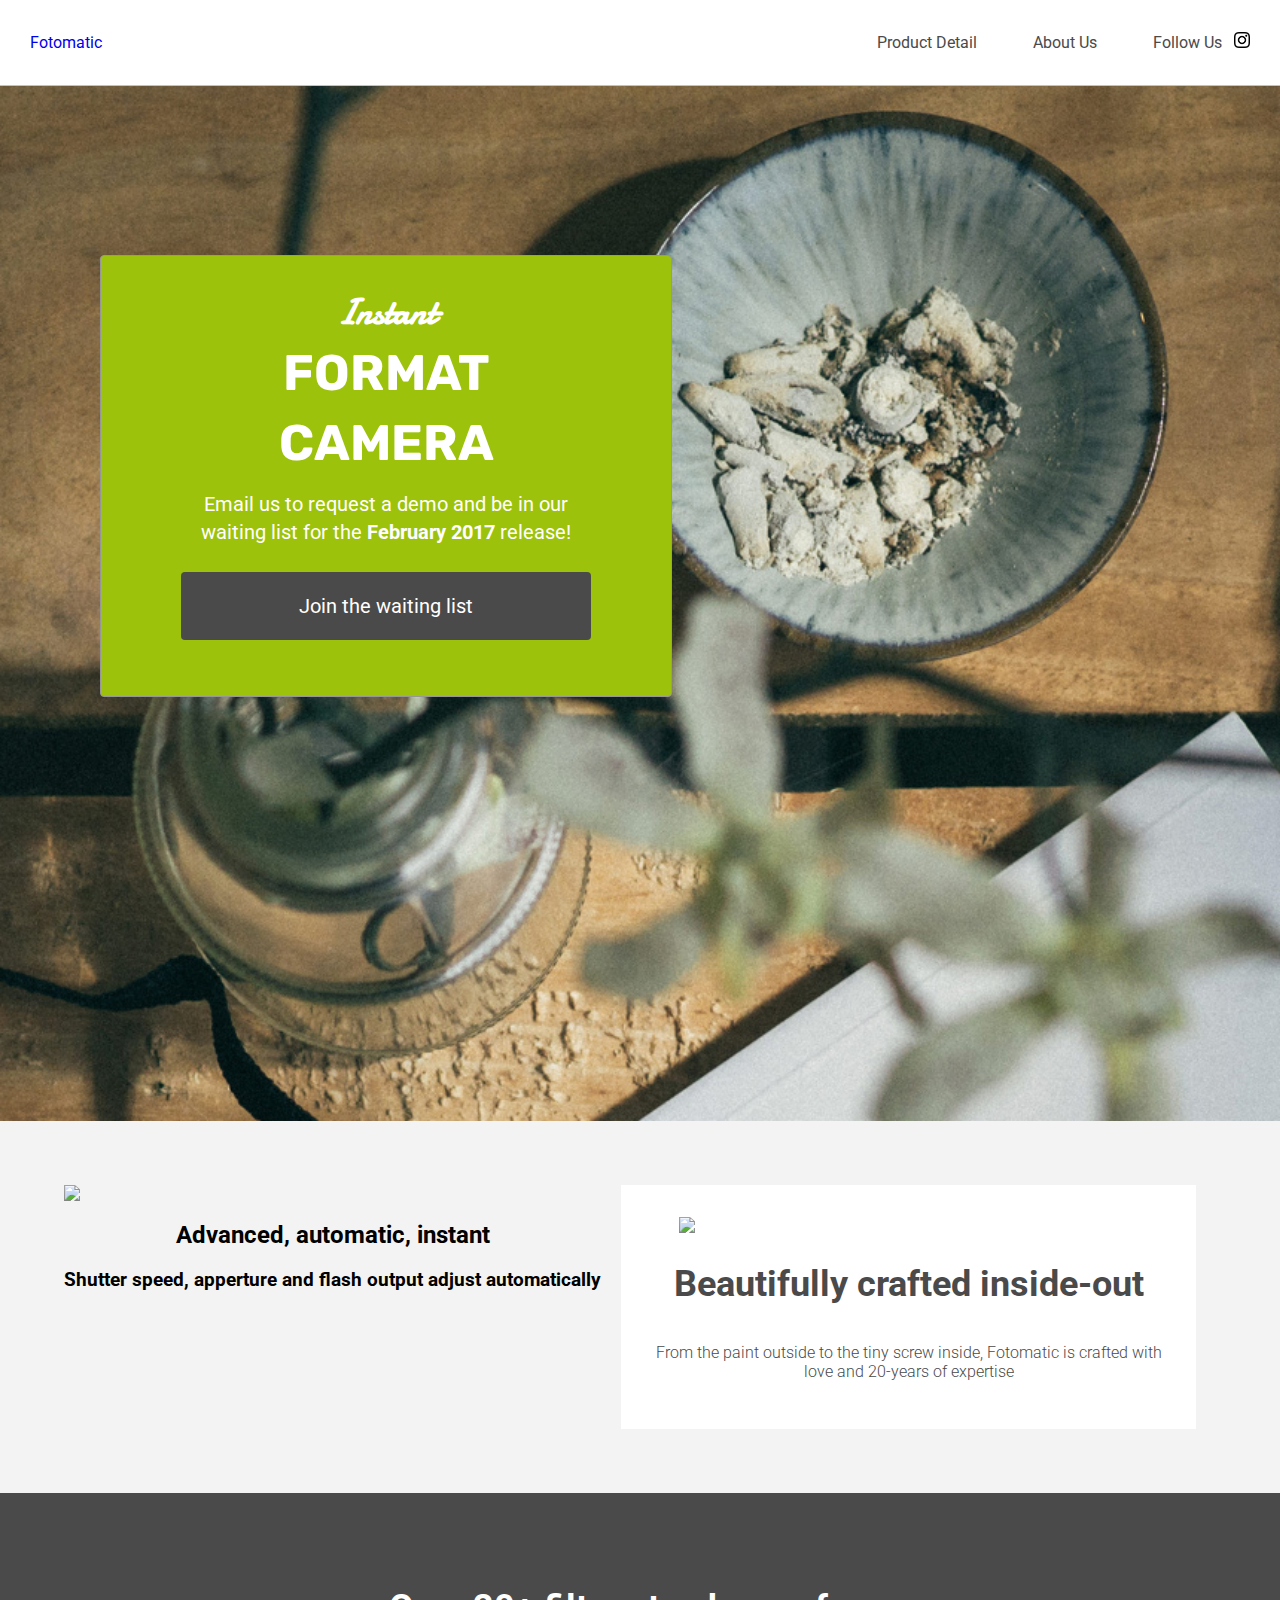
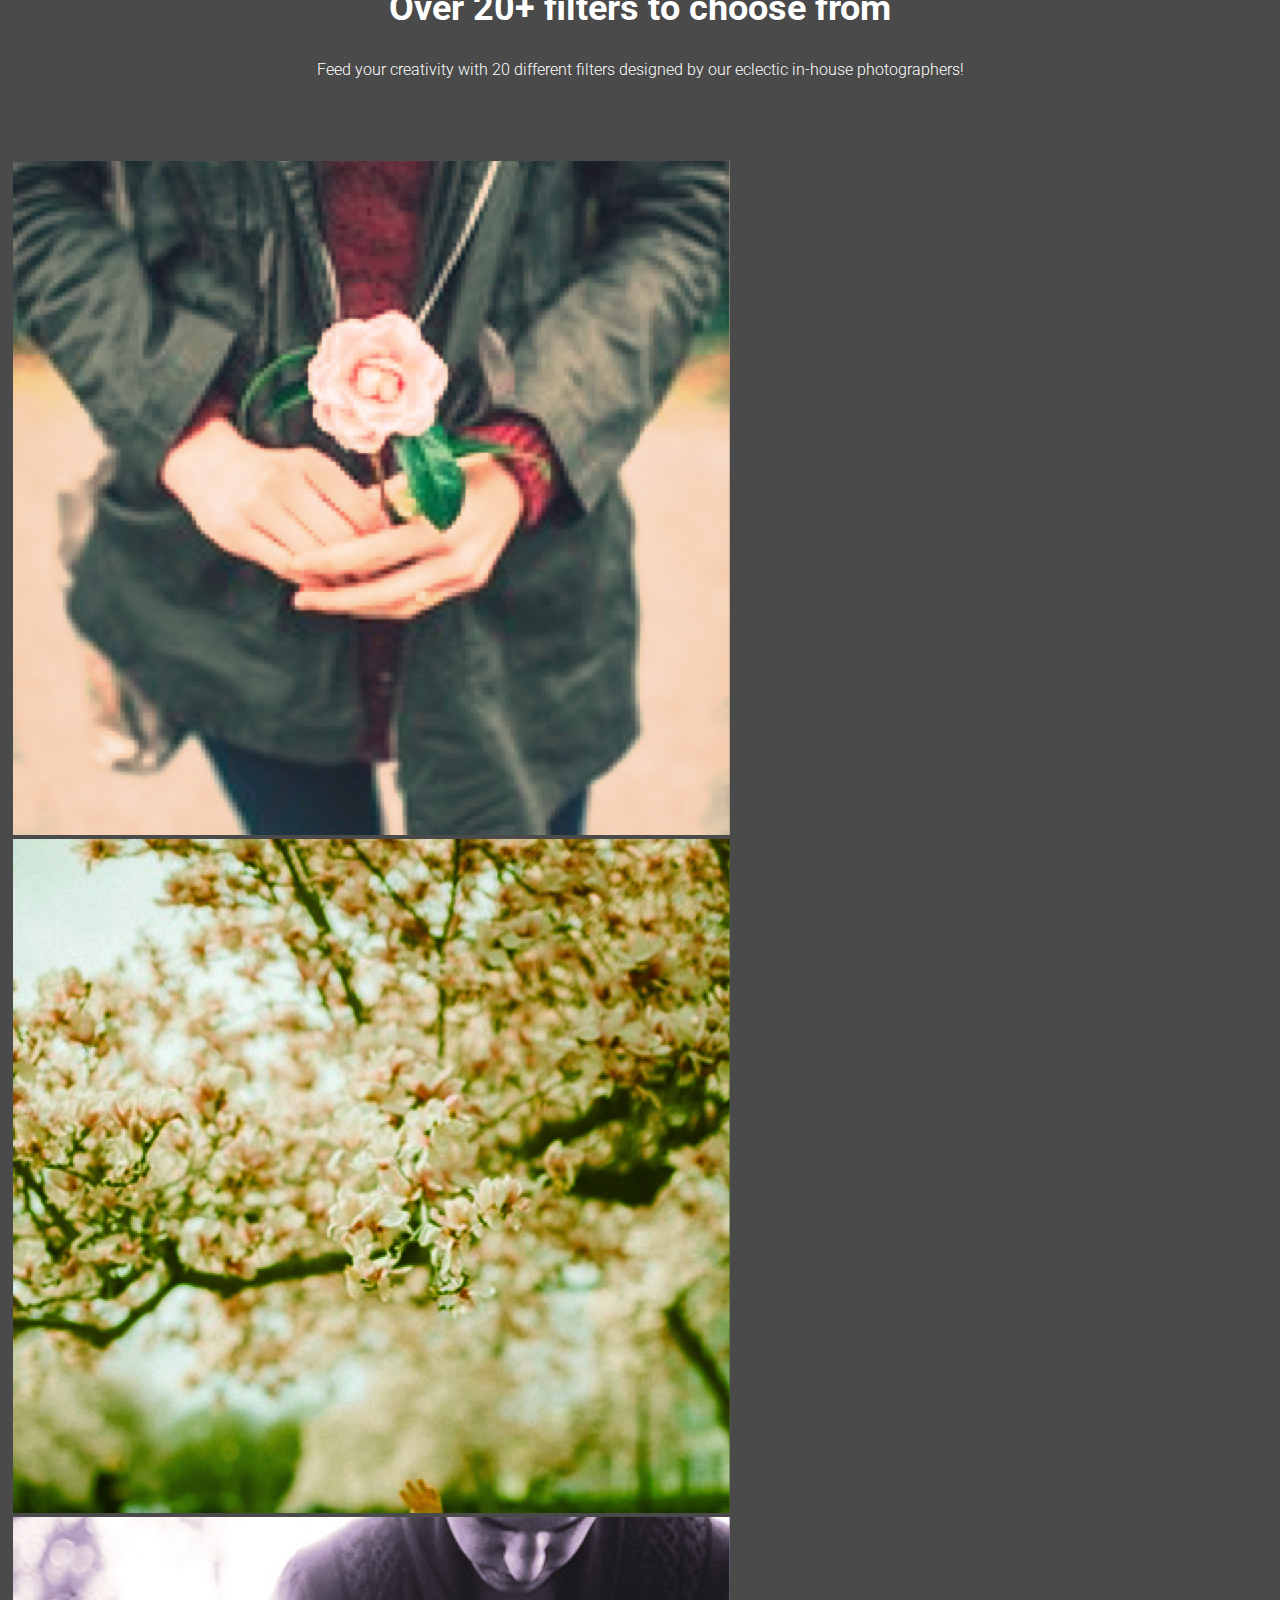
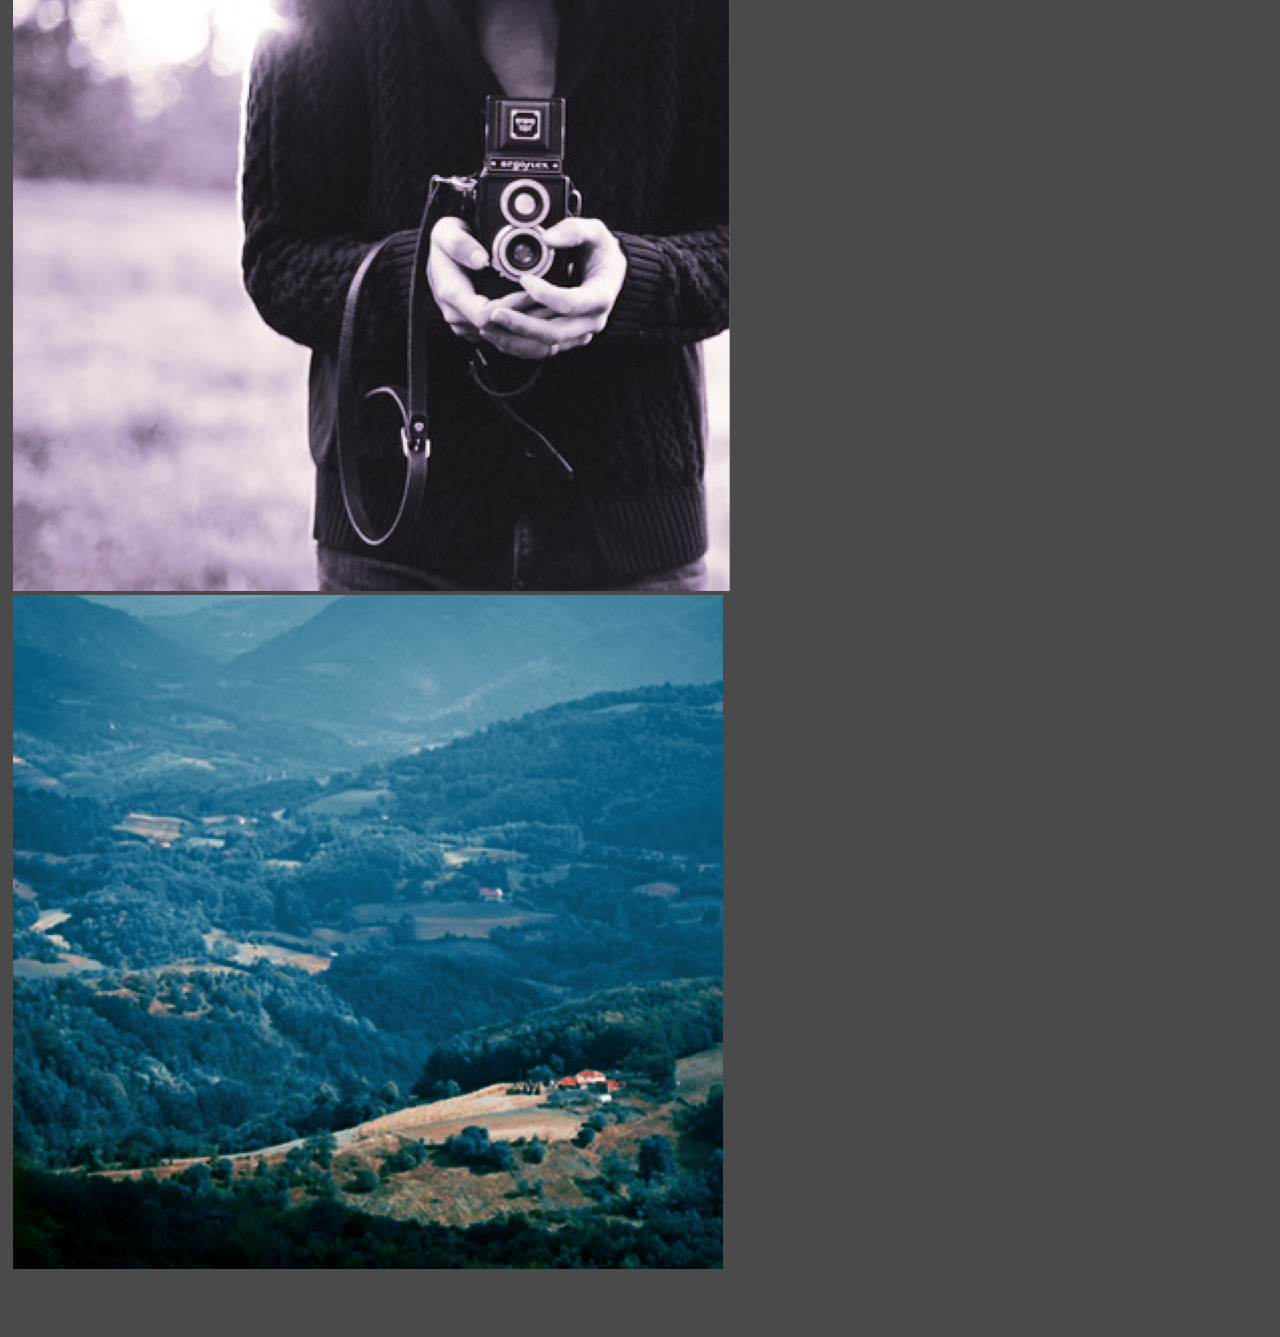
==== Fotomatic-project/index.html @ 7ef176b4 "first commit for Fotomatic website" ====
<!DOCTYPE html>
<html>
  <head>
    <link
      href="https://fonts.googleapis.com/css?family=Damion"
      rel="stylesheet"
    />
    <link
      href="https://fonts.googleapis.com/css?family=Rubik"
      rel="stylesheet"
    />
    <link
      href="https://fonts.googleapis.com/css2?family=Abril+Fatface&family=Merriweather:ital@0;1&family=Roboto&family=Space+Mono&family=Work+Sans:wght@400;500;800&display=swap"
      rel="stylesheet"
    />
    <link rel="stylesheet" href="./resources/css/style.css" />
    <meta charset="UTF-8" />
  </head>
  <body>
    <header>
      <div class="content">
        <a href="index.html" class="desktop logo">Fotomatic</a>
        <nav class="desktop">
          <ul>
            <li>
              <a href="#">Product Detail</a>
            </li>
            <li>
              <a href="#">About Us</a>
            </li>
            <li>
              <a href="https://www.instagram.com/"
                >Follow Us<img
                  class="icon"
                  src="./resources/images/instagram.png"
              /></a>
            </li>
          </ul>
        </nav>
        <nav class="mobile">
          <ul>
            <li>
              <a href="#">
                <img src="./resources/images/ic-logo.svg" />
              </a>
            </li>
            <li>
              <a href="#" src="resources/images/ic-product-detail.svg"></a>
            </li>
            <li>
              <a href="#">
                <img src="./resources/images/ic-about-us.svg" />
              </a>
            </li>
            <li>
              <a href="#" class="button">Join Us</a>
            </li>
          </ul>
        </nav>
      </div>
    </header>
    <div class="main-content">
      <div id="sign-up-section" class="banner">
        <div id="sign-up-cta">
          <div class="content center">
            <div class="header">
              <h2 class="cursive">Instant</h2>
              <h1 class="striking">FORMAT CAMERA</h1>
            </div>
            <div class="email">
              <span
                >Email us to request a demo and be in our waiting list for the
                <strong>February 2017</strong> release!</span
              >
              <div class="button">Join the waiting list</div>
            </div>
          </div>
        </div>
      </div>
      <div id="features-section">
        <div class="feautre">
          <div class="center">
            <div class="image-container">
              <img src="images/feature-1.png" />
            </div>
            <div class="content">
              <h2>Advanced, automatic, instant</h2>
              <h3>
                Shutter speed, apperture and flash output adjust automatically
              </h3>
            </div>
          </div>
        </div>
        <div class="feature">
          <div class="center">
            <div class="image-container">
              <img src="images/feature-2.png" />
            </div>
            <div class="content">
              <h2>Beautifully crafted inside-out</h2>
              <h3>
                From the paint outside to the tiny screw inside, Fotomatic is
                crafted with love and 20-years of expertise
              </h3>
            </div>
          </div>
        </div>
      </div>
      <div id="filters-section">
        <div class="content center">
          <h2>Over 20+ filters to choose from</h2>
          <h3>
            Feed your creativity with 20 different filters designed by our
            eclectic in-house photographers!
          </h3>
        </div>
        <div class="images-container">
          <img src="./resources/images/filter-1.png" />
        </div>
        <div class="images-container">
          <img src="./resources/images/filter-2.png" />
        </div>
        <div class="images-container">
          <img src="./resources/images/filter-3.png" />
        </div>
        <div class="images-container">
          <img src="./resources/images/filter-4.png" />
        </div>
      </div>
    </div>
    <footer>
      <div class="content">
        <span class="copyright"
          >&copy; 2016 Fotomatic, All Rights Reserved</span
        >
        <span class="location">Designed in NYC</span>
      </div>
    </footer>
  </body>
</html>
---- Fotomatic-project/resources/css/style.css ----
/* Universal Styles */

html {
  font-family: "Roboto", sans-serif;
  font-size: 16px;
}

html,body
{
    width: 100%;
    height: 100%;
    margin: 0px;
    padding: 0px;
    overflow-x: visible; 
}

.main-content {
  position: relative;
  top: 5.3125rem; /* To offset for fixed header. */
}
.desktop logo {
}

.center {
  text-align: center;
}

.button {
  border-radius: 4px;
  background-color: #4a4a4a;
  color: white;
}

.image-container {
  overflow: hidden;
}

.image-container img {
  display: block;
}

@media only screen and (max-width: 760px) {
  .main-content {
    top: 2.5625rem;
  }
}

/* Header */

header {
  position: fixed;
  border-bottom: solid 1px #c6c1c1;
  background-color: white;
  height: 85px;
  line-height: 1.6;
  font-family: "Roboto";
  font-size: 16px;
  color: #4A4A4A;
  z-index: 1;
  width: 100%;
}

header .content {
  display: flex;
  align-items: center;
  padding: .9rem;
  padding-left: 1.875rem;
  padding-right: 1.875rem;
}

header .logo {
  flex: 1;
}


header nav ul {
  display: flex;
  align-items: center;
  list-style: none;
}

nav .desktop {
    display: flex;
    flex: 2;
    margin-left: auto;
}

nav li {
  padding-left: 3.5rem;
}

nav a {
  line-height: 1.6;
  font-size: 1rem;
  color: #4a4a4a;
}

 a:link {
    text-decoration: none;
}

header .icon {
  width: 1rem;
  padding-left: .75rem;
}

header .mobile {
  display: none;
}

div .banner {
    background-image: url("../images/banner-landingpage.jpg");
    background-repeat: no-repeat;
    background-size: cover;
    padding-left: 100px;
    padding-top: 170px;
    padding-bottom: 170px;
    height: 500px;
}

div #sign-up-cta {
    padding: 32px 80px 56px 80px;
}

@media only screen and (max-width: 760px) {
  header .desktop {
    display: none;
  }

  header .mobile {
    display: block;
    width: 100%;
  }

  header .content {
    padding: .5rem 0;
  }

  header .mobile ul {
    display: flex;
    justify-content: space-around;
    align-items: center;
    width: 100%;
  }

  header .mobile li {
    padding: 0;
  }

  header .mobile .button {
    padding: .1875rem .5rem;
    background-color: #9dc20b;
    line-height: 1.6;
    color: white;
  }
}

/* Sign Up Section */

#sign-up-section {
  display: flex;
  justify-content: flex-start;
  align-items: flex-start;
  height: 43.5rem;
}

#sign-up-cta {
  border: solid 1px #979797;
  border-radius: 4px;
  background-color: #9dc20b;
}

#sign-up-cta .content {
  width: 25.625rem;
  font-family: "Roboto", sans-serif;
  font-size: 1.25rem;
  line-height: 1.4;
  color: white;
}

#sign-up-cta h1 {
  font-size: 3.125rem;
  color: white;
  font-family: "Rubik";
  line-height: 1.4;
  margin: 0;
}

#sign-up-cta h2 {
  font-size: 2.25rem;
  margin: 0;
}

#sign-up-cta span strong {
  font-weight: bold;
}

#sign-up-cta .cursive {
  font-family: "Damion", cursive;
}

#sign-up-cta .striking {
  font-family: "Rubik", sans-serif;
  padding-bottom: .75rem;
}

span {
    color: white;
    font-size: 1.25rem;
    font-family: "Roboto";
    line-height: 1.4;
}

#sign-up-cta .button {
  margin-top: 1.625rem;
  padding: 1.25rem 7.25rem;
}

@media only screen and (max-width: 760px) {
  #sign-up-section {
    align-items: center;
    justify-content: center;
    height: 28rem;
  }

  #sign-up-cta {
    position: static;
    width: auto;
    height: auto;
    background-color: transparent;
    border: none;
  }

  #sign-up-cta .content {
    margin-top: 0;
  }

  #sign-up-cta .email {
    display: none;
  }

  #sign-up-cta h1 {
    font-size: 3.125rem;
  }

  #sign-up-cta h2 {
    font-size: 2.25rem;
  }
}

@media only screen and (max-width: 450px) {
  #sign-up-section {
    height: 20rem;
  }

  #sign-up-cta h1 {
    font-size: 2.25rem;
  }

  #sign-up-cta h2 {
    font-size: 2rem;
  }
}

/* Features Section */

#features-section {
  display: flex;
  justify-content: space-between;
  padding: 4rem 5%;
  background-color: #f3f3f3;
}

.feature {
  flex: 1;
  padding: 2rem;
  margin: 0px 1.25rem;
  background-color: white;
}

.feature .image-container {
  width: 90%;
  height: 65%;
  margin: 0 auto;
}

.feature h2 {
  padding-bottom: .5rem;
  font-size: 2.25rem;
  font-weight: bold;
  color: #4a4a4a;
}

.feature h3 {
  font-size: 1rem;
  line-height: 1.2;
  font-weight: 300;
  color: #4a4a4a;
}

@media only screen and (max-width: 890px) {
  .feature h2 {
    font-size: 1.125rem;
    line-height: 1.3;
    font-weight: normal;
  }

  .feature h3 {
    font-size: .875rem;
    line-height: 1.4;
  }
}

@media only screen and (max-width: 760px) {
  #features-section {
    flex-flow: column;
    padding: 0;
  }

  .feature {
    margin: 0;
    padding: 1.25rem 1rem 0 1rem;
  }
}

/* Filters Section */

#filters-section {
  padding: 4rem 0;
  background-color: #4a4a4a;
}

#filters-section .content {
  padding: 0 .625rem;
  margin-bottom: 5rem;
}

#filters-section .content h2 {
  font-size: 2.25rem;
  font-weight: bold;
  color: white;
}

#filters-section .content h3 {
  font-size: 1rem;
  line-height: 1.4;
  font-weight: 300;
  color: white;
}

#filters-section .images-container {
  max-width: 100%;
  padding: 0 1%;
}

@media only screen and (max-width: 760px) {
  #filters-section {
    padding: 1.5rem 0 0 0;
  }

  #filters-section .content {
    margin-bottom: 1rem;
  }

  #filters-section .content h2 {
    padding-bottom: .625rem;
    font-size: 1.125rem;
    line-height: 1.3;
    font-weight: normal;
  }

  #filters-section .content h3 {
    font-size: .875rem;
    line-height: 1.4;
  }

  #filters-section .images-container {
    padding: 0;
  }

  #filters-section .extra {
    display: none;
  }
}

/* Quotes Section */

#quotes-section {
  background-color: #f3f3f3;
}

#quotes-section content {
  padding: 5rem 0;
}

#quotes-section quote {
  padding-right: 1.875rem;
  font-family: "Palatino", serif;
  font-size: 1.875rem;
  line-height: 1.1;
  font-style: italic;
  color: #4a4a4a;
}

#quotes-section quote-citation {
  height: 1.875rem;
}

@media only screen and (max-width: 760px) {
  #quotes-section content {
    padding: 1.875rem .625rem;
  }

  #quotes-section quote {
    font-size: 1.5rem;
    line-height: 1.4;
  }

  #quotes-section quote-citation {
    display: block;
    padding-top: 1rem;
    margin: auto;
  }
}

/* Footer */

footer {
  background-color: #9b9b9b;
  padding: 1.5rem 2rem;
}

footer .content {
  color: white;
  display: flex;
  font-size: .75rem;
}

footer .copyright {
  flex-grow: 1;
}

@media only screen and (min-width: 760px) {
  footer .content {
    font-size: .625rem;
  }
}
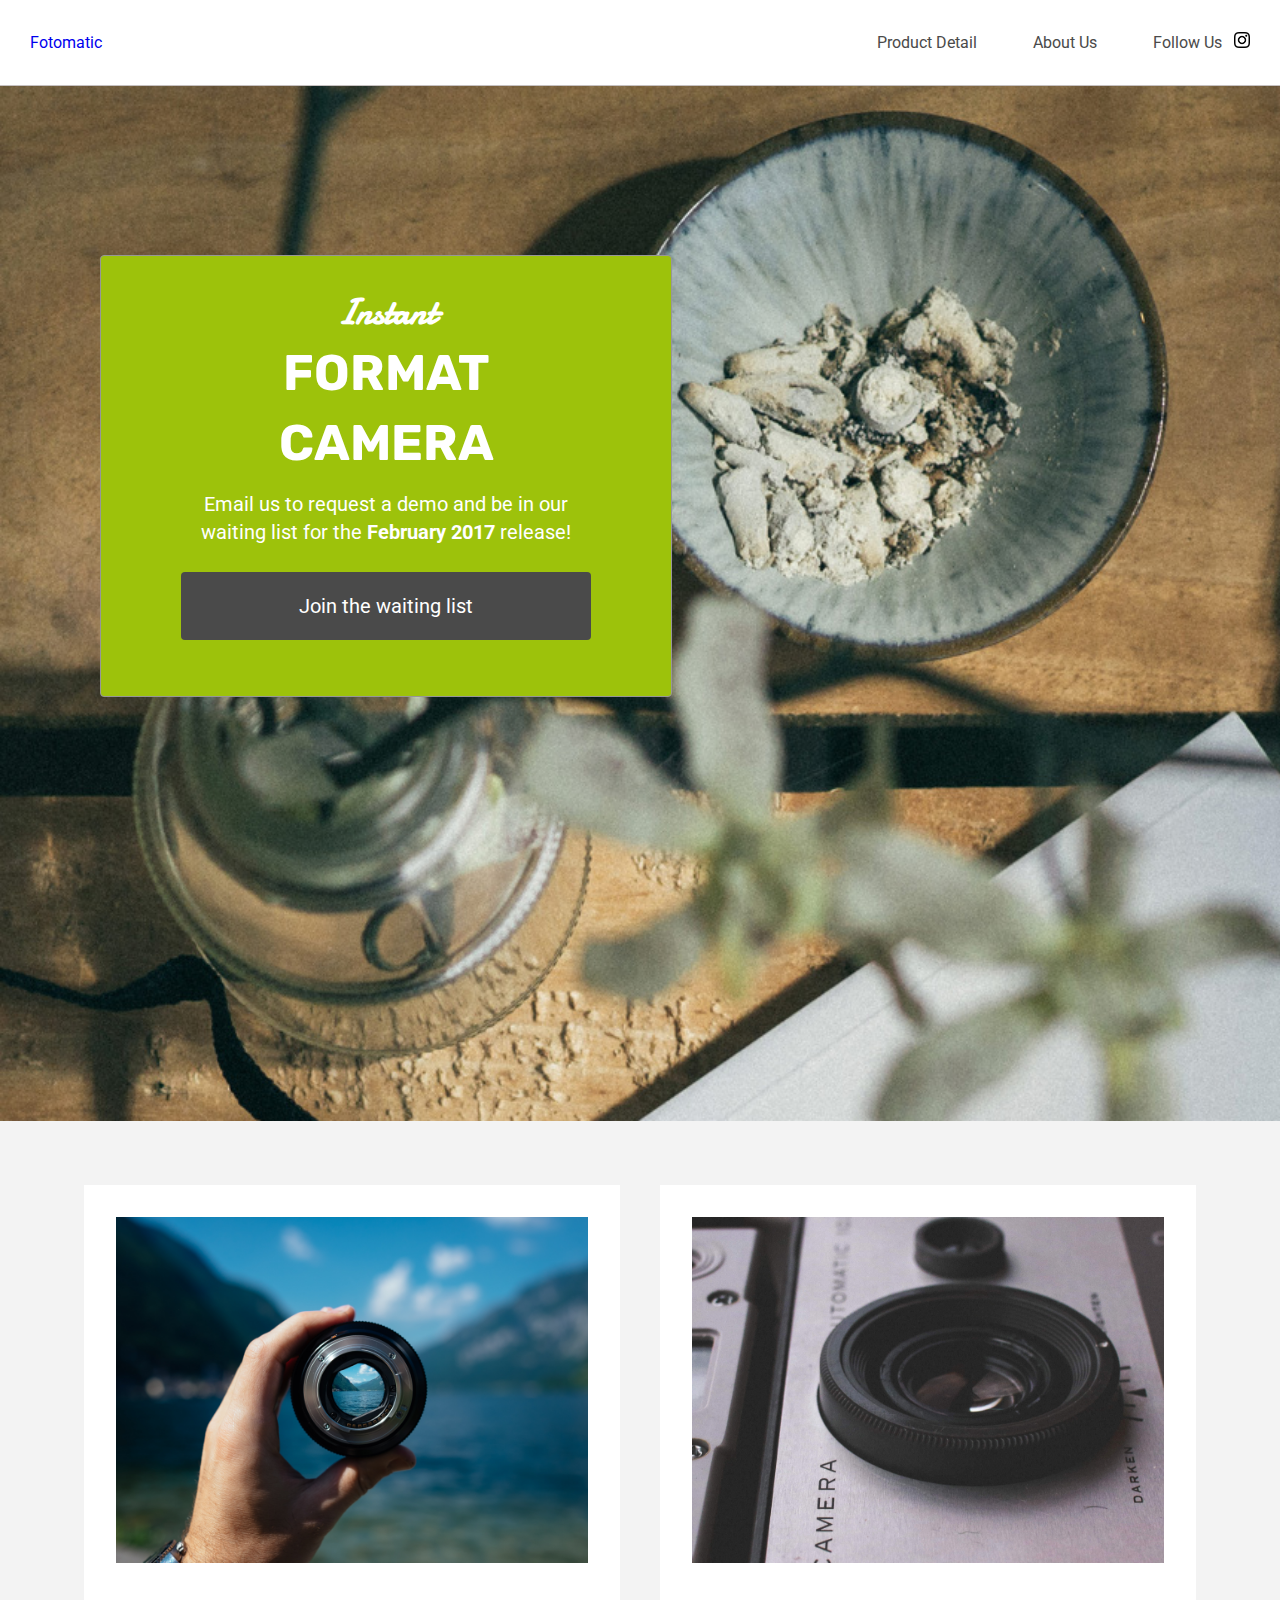
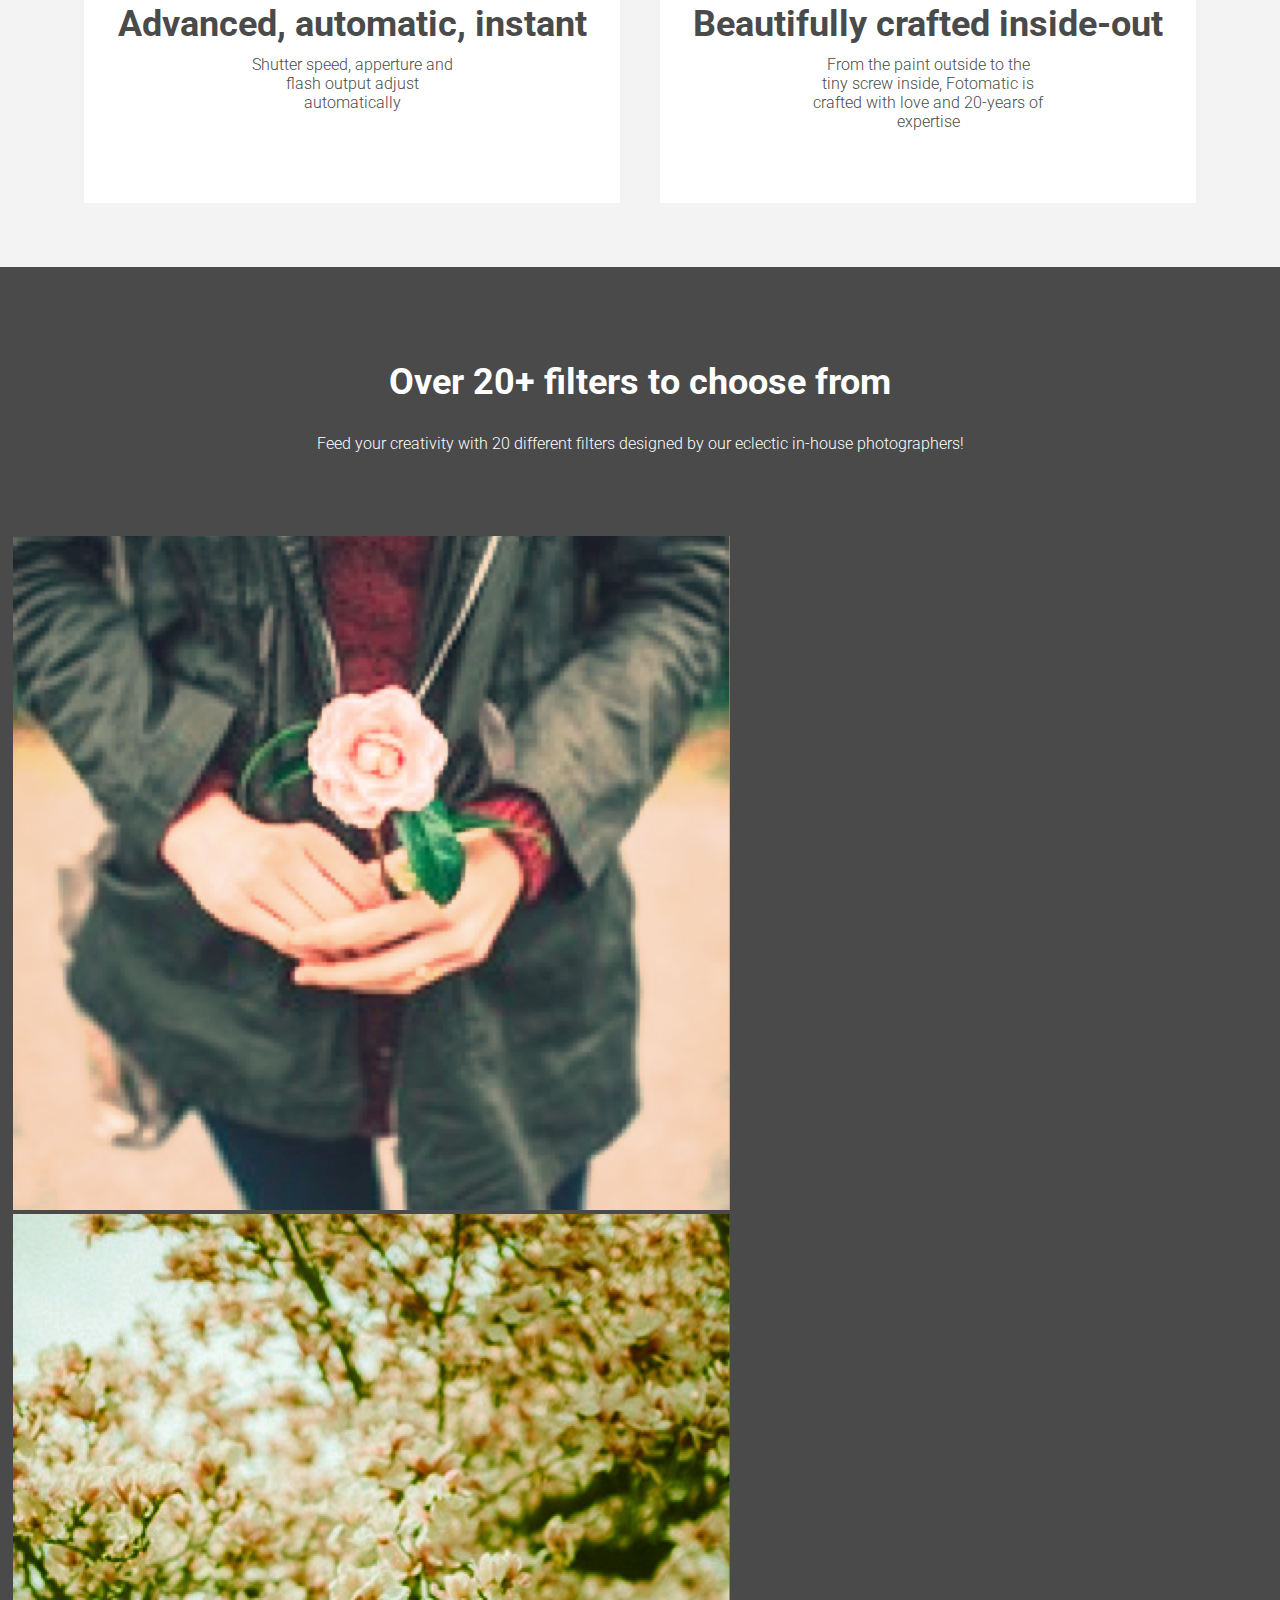
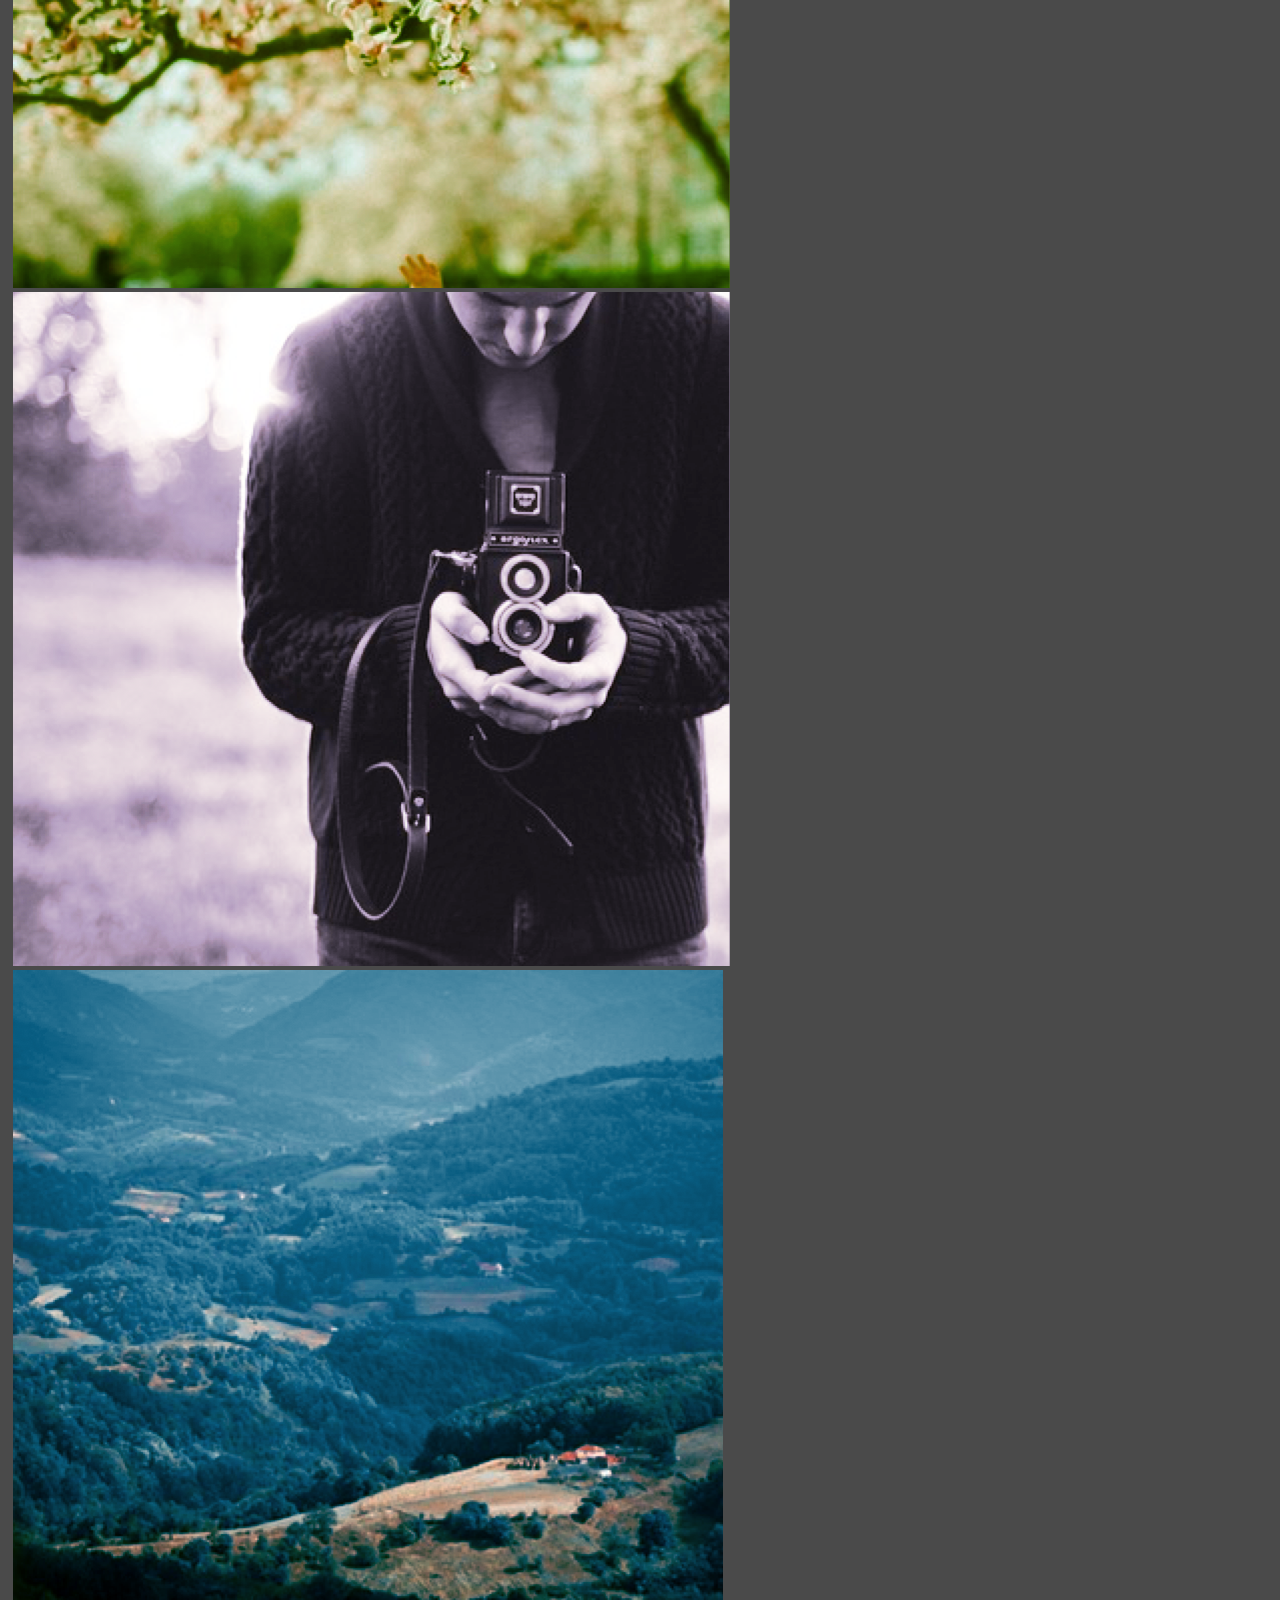
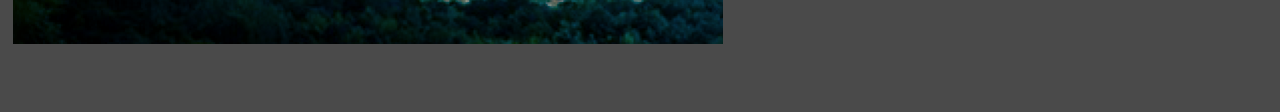
==== commit d41ae7af: "added styling to features section" ====
--- a/Fotomatic-project/index.html
+++ b/Fotomatic-project/index.html
@@ -78,10 +78,10 @@
         </div>
       </div>
       <div id="features-section">
-        <div class="feautre">
+        <div class="feature">
           <div class="center">
             <div class="image-container">
-              <img src="images/feature-1.png" />
+              <img src="./resources/images/feature-1.png" />
             </div>
             <div class="content">
               <h2>Advanced, automatic, instant</h2>
@@ -94,7 +94,7 @@
         <div class="feature">
           <div class="center">
             <div class="image-container">
-              <img src="images/feature-2.png" />
+              <img src="./resources/images/feature-2.png" />
             </div>
             <div class="content">
               <h2>Beautifully crafted inside-out</h2>
--- a/Fotomatic-project/resources/css/style.css
+++ b/Fotomatic-project/resources/css/style.css
@@ -204,13 +204,6 @@
   padding-bottom: .75rem;
 }
 
-span {
-    color: white;
-    font-size: 1.25rem;
-    font-family: "Roboto";
-    line-height: 1.4;
-}
-
 #sign-up-cta .button {
   margin-top: 1.625rem;
   padding: 1.25rem 7.25rem;
@@ -266,29 +259,36 @@
 
 #features-section {
   display: flex;
-  justify-content: space-between;
+  flex-direction: row;
+  justify-content: space-around;
   padding: 4rem 5%;
   background-color: #f3f3f3;
 }
 
 .feature {
-  flex: 1;
   padding: 2rem;
   margin: 0px 1.25rem;
   background-color: white;
+
+}
+
+.feature img {
+    width: 100%;
+    height: 65%;
 }
 
 .feature .image-container {
-  width: 90%;
-  height: 65%;
   margin: 0 auto;
 }
 
 .feature h2 {
-  padding-bottom: .5rem;
+  padding-bottom: 0;
   font-size: 2.25rem;
   font-weight: bold;
   color: #4a4a4a;
+  margin-top: 40px;
+  margin-bottom: 0;
+  padding-bottom: 10px;
 }
 
 .feature h3 {
@@ -296,6 +296,9 @@
   line-height: 1.2;
   font-weight: 300;
   color: #4a4a4a;
+  margin: 0 120px 0 120px;
+  padding-bottom: 40px;
+  font-family: "Roboto";
 }
 
 @media only screen and (max-width: 890px) {
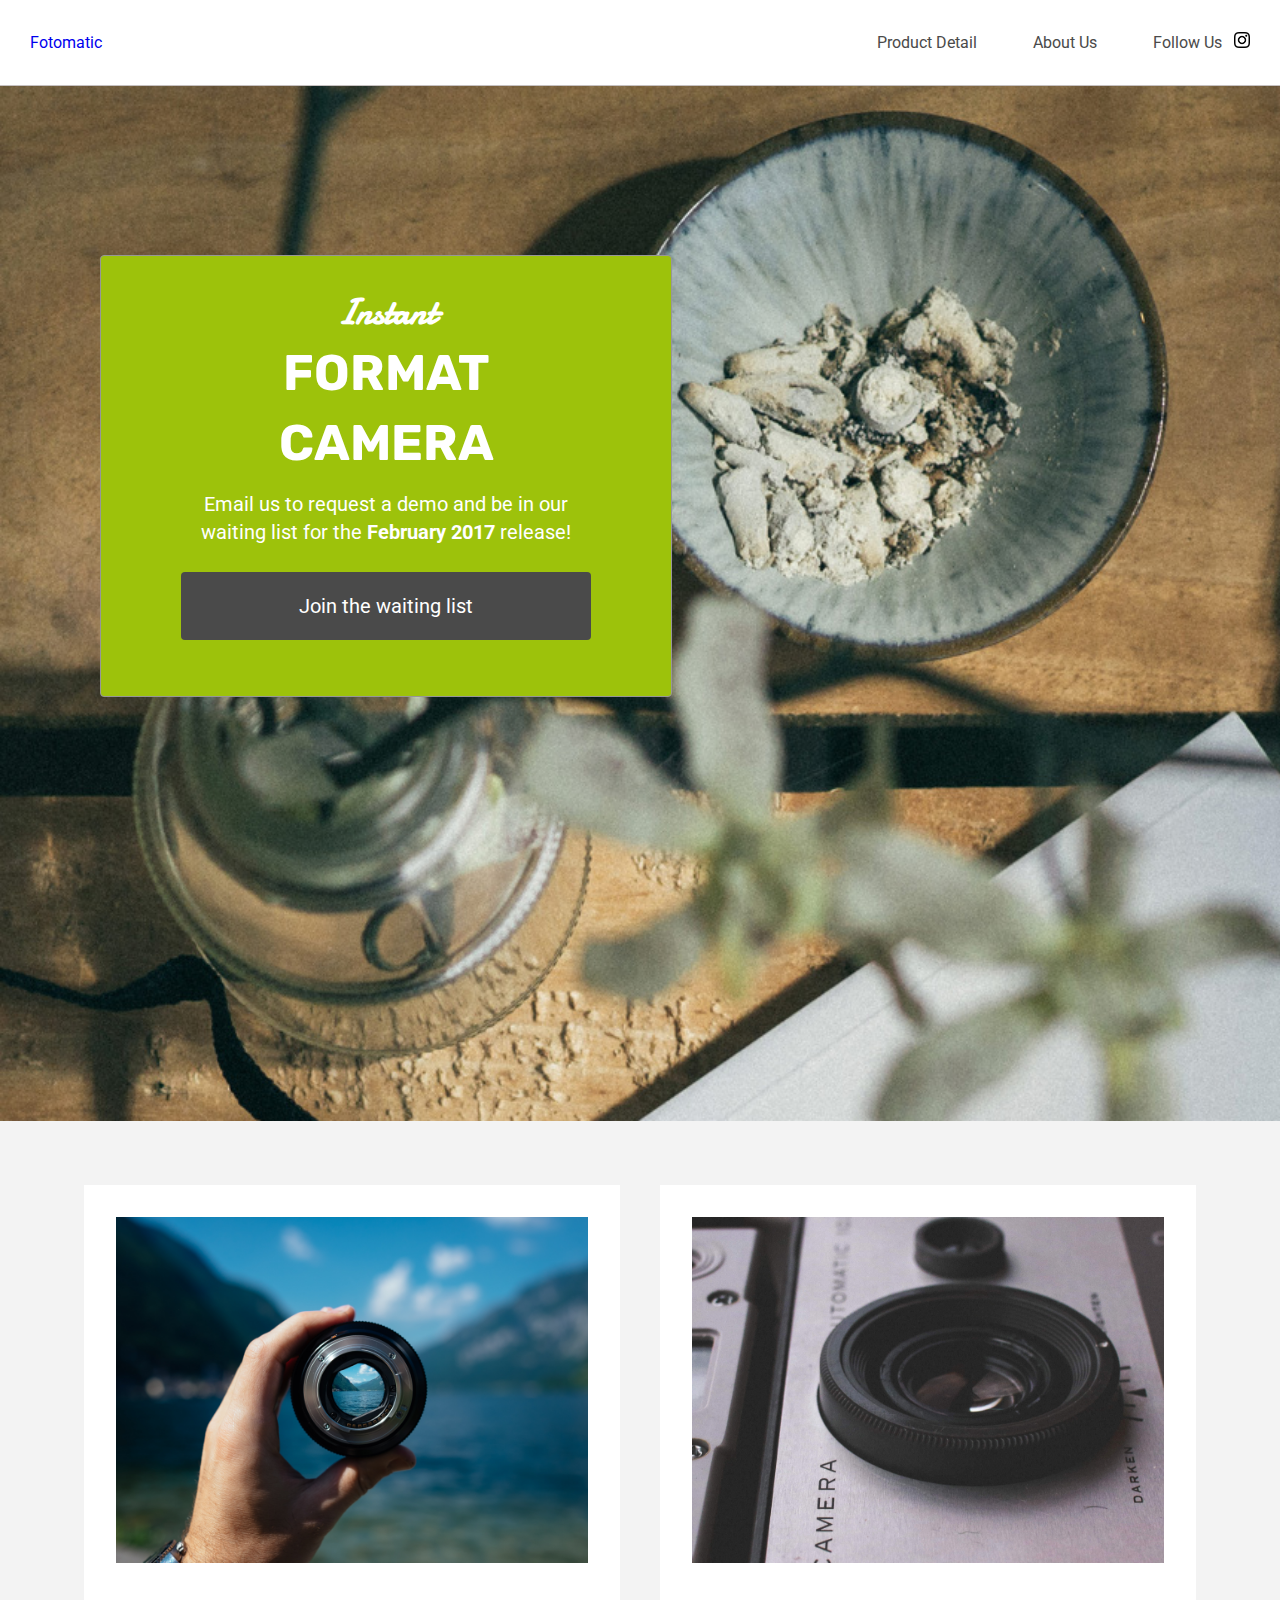
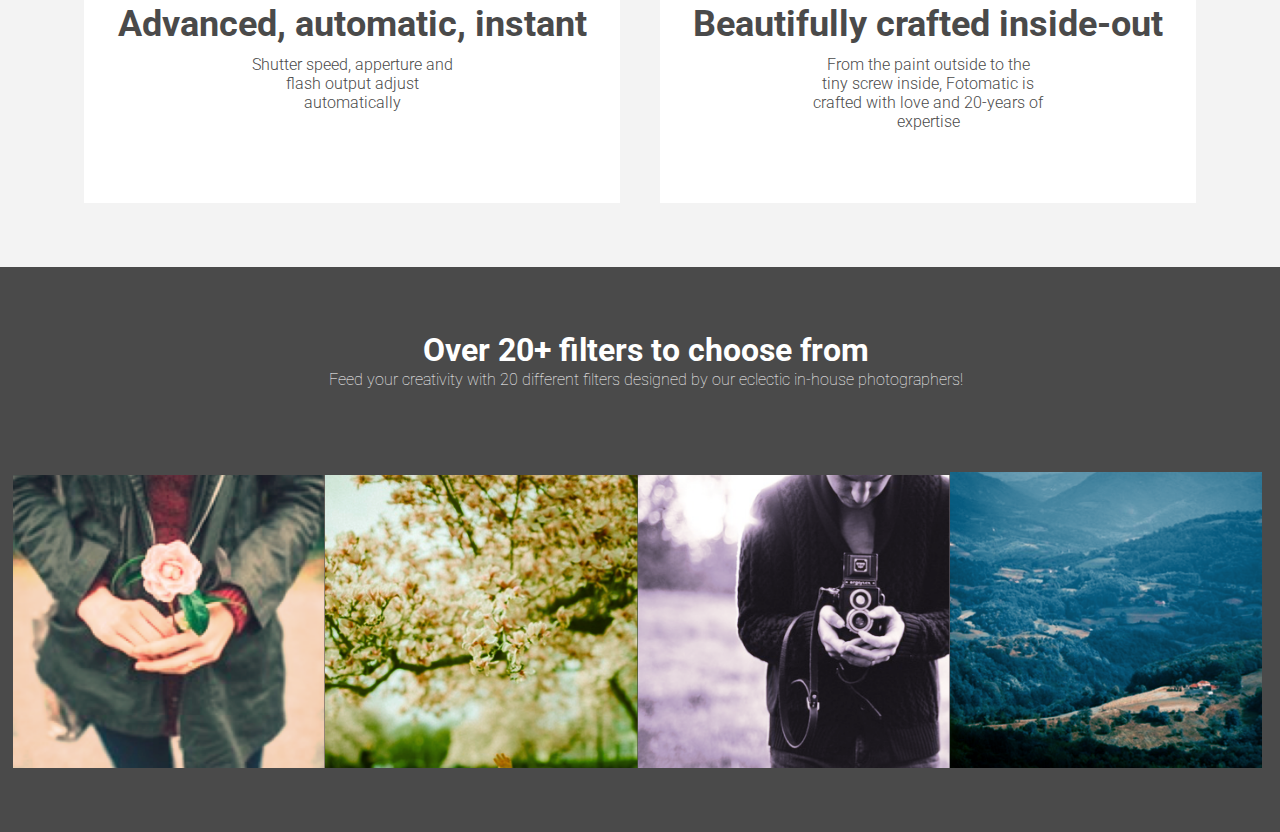
==== commit d3780d2e: "added styling to image gallery section" ====
--- a/Fotomatic-project/index.html
+++ b/Fotomatic-project/index.html
@@ -116,14 +116,8 @@
         </div>
         <div class="images-container">
           <img src="./resources/images/filter-1.png" />
-        </div>
-        <div class="images-container">
           <img src="./resources/images/filter-2.png" />
-        </div>
-        <div class="images-container">
           <img src="./resources/images/filter-3.png" />
-        </div>
-        <div class="images-container">
           <img src="./resources/images/filter-4.png" />
         </div>
       </div>
--- a/Fotomatic-project/resources/css/style.css
+++ b/Fotomatic-project/resources/css/style.css
@@ -331,6 +331,7 @@
 #filters-section {
   padding: 4rem 0;
   background-color: #4a4a4a;
+      padding-left: 1%;
 }
 
 #filters-section .content {
@@ -339,21 +340,31 @@
 }
 
 #filters-section .content h2 {
-  font-size: 2.25rem;
+  font-size: 2rem;
   font-weight: bold;
   color: white;
+  margin-top: 0;
+  margin-bottom: 0;
+  font-family: "Roboto";
+  opacity: 100%;
 }
 
 #filters-section .content h3 {
   font-size: 1rem;
   line-height: 1.4;
-  font-weight: 300;
-  color: white;
-}
-
-#filters-section .images-container {
-  max-width: 100%;
-  padding: 0 1%;
+  font-weight: lighter;
+  color: white;
+  margin-top: 0;
+  font-family: "Roboto";
+}
+
+div .images-container {
+    width: 100%;
+    font-size: 0;
+}
+
+div .images-container img {
+    width: 24.65%;
 }
 
 @media only screen and (max-width: 760px) {
@@ -370,6 +381,7 @@
     font-size: 1.125rem;
     line-height: 1.3;
     font-weight: normal;
+    margin: 0;
   }
 
   #filters-section .content h3 {
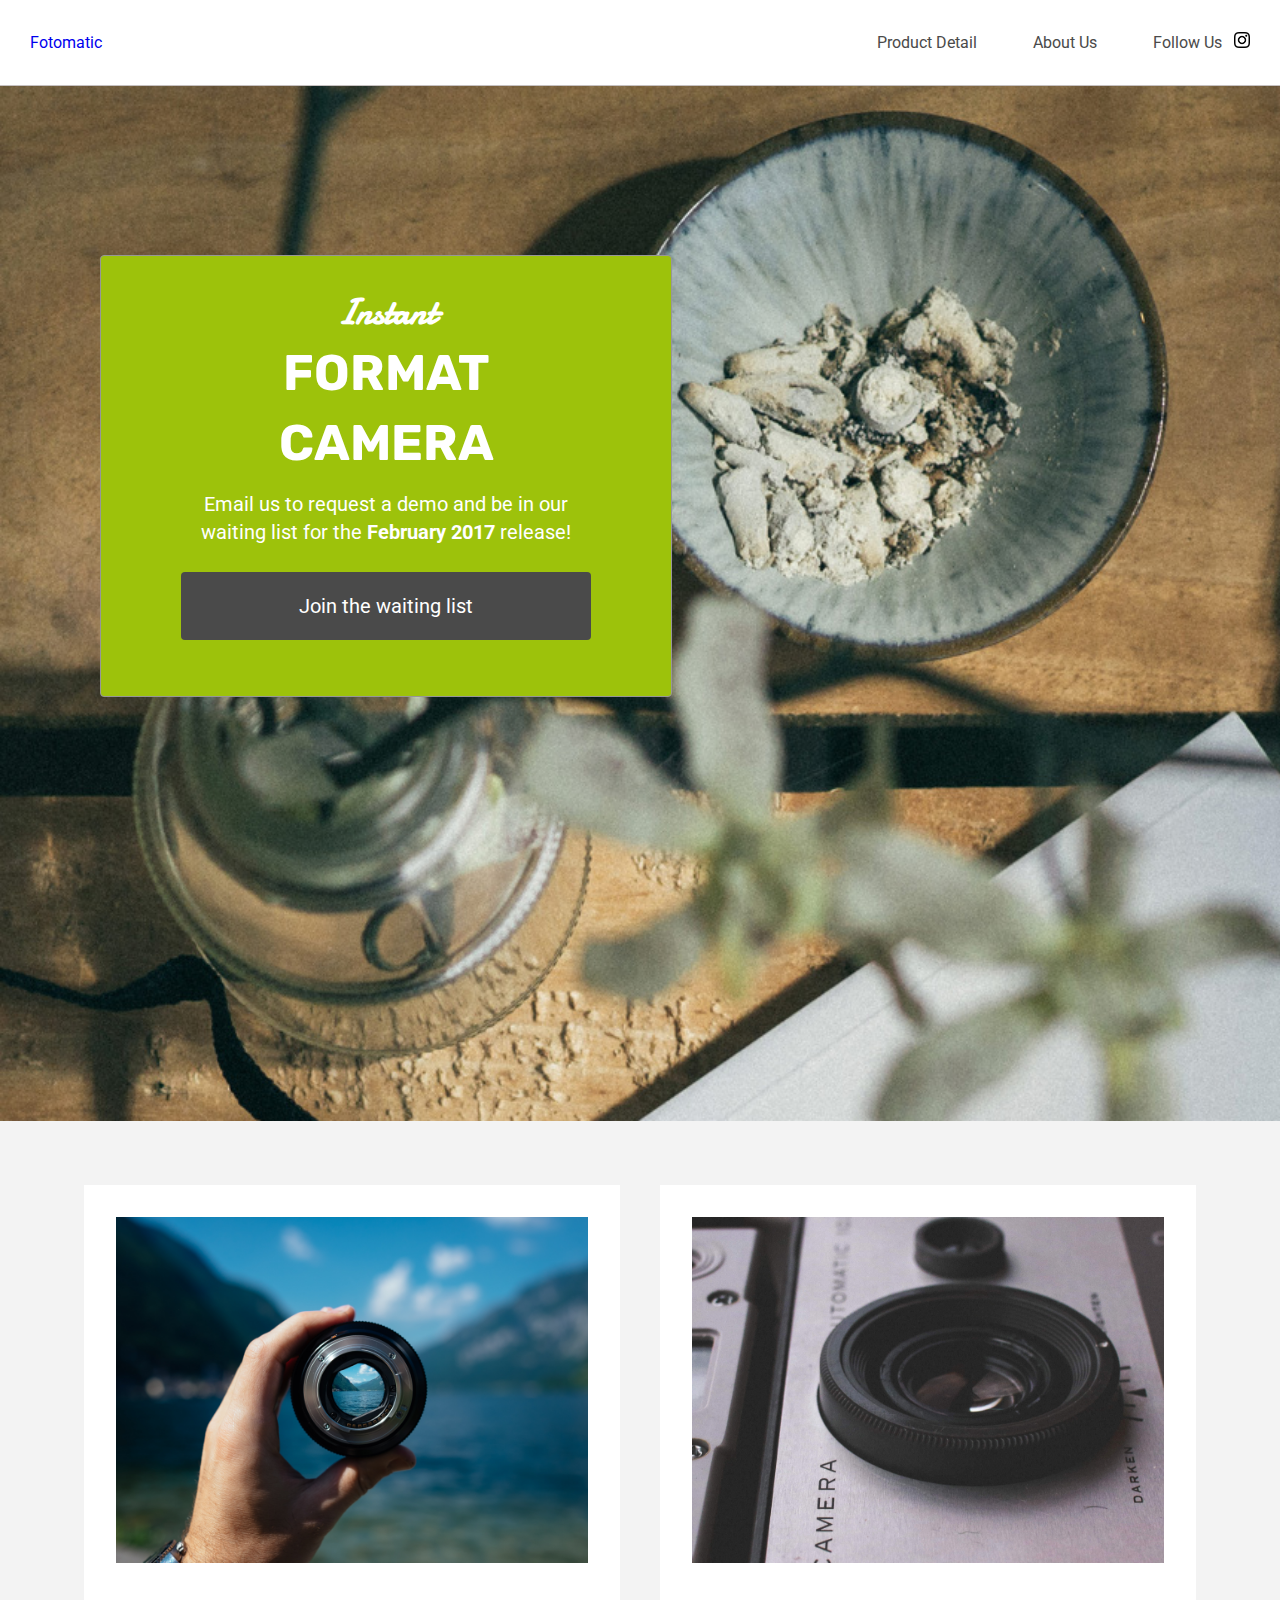
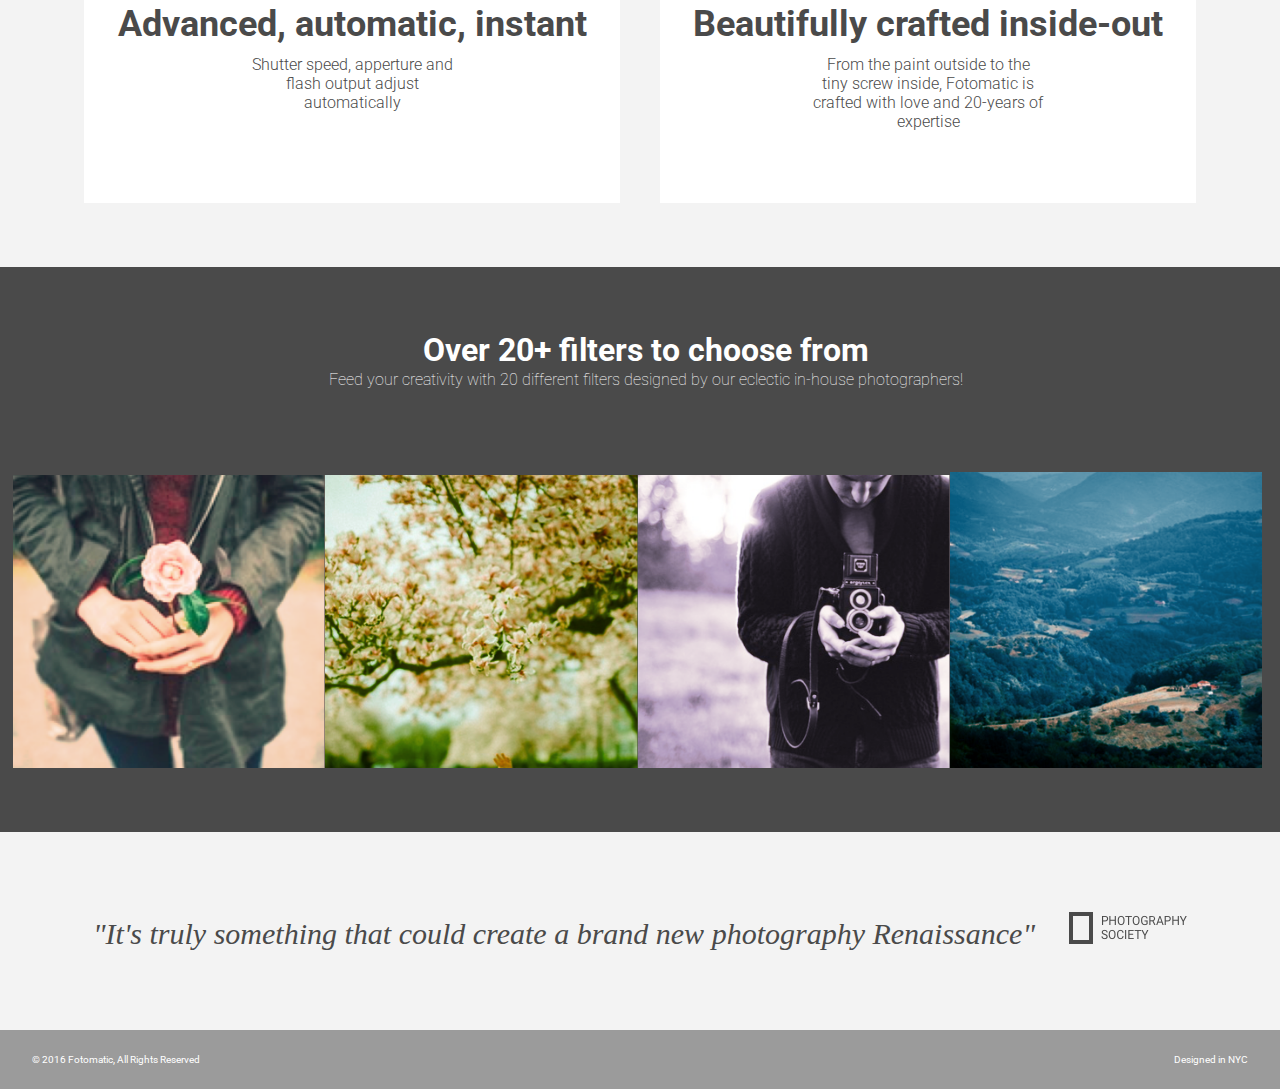
==== commit 814ee365: "added styling to quotes and footer section" ====
--- a/Fotomatic-project/index.html
+++ b/Fotomatic-project/index.html
@@ -121,14 +121,26 @@
           <img src="./resources/images/filter-4.png" />
         </div>
       </div>
+      <div id="quotes-section">
+        <div class="content center">
+          <span class="quote"
+            >"It's truly something that could create a brand new photography
+            Renaissance"</span
+          >
+          <img
+            class="quote-citation"
+            src="resources/images/photography-logo.png"
+          />
+        </div>
+      </div>
+      <footer>
+        <div class="content">
+          <span class="copyright"
+            >&copy; 2016 Fotomatic, All Rights Reserved</span
+          >
+          <span class="location">Designed in NYC</span>
+        </div>
+      </footer>
     </div>
-    <footer>
-      <div class="content">
-        <span class="copyright"
-          >&copy; 2016 Fotomatic, All Rights Reserved</span
-        >
-        <span class="location">Designed in NYC</span>
-      </div>
-    </footer>
   </body>
 </html>
--- a/Fotomatic-project/resources/css/style.css
+++ b/Fotomatic-project/resources/css/style.css
@@ -17,8 +17,6 @@
 .main-content {
   position: relative;
   top: 5.3125rem; /* To offset for fixed header. */
-}
-.desktop logo {
 }
 
 .center {
@@ -402,13 +400,15 @@
 
 #quotes-section {
   background-color: #f3f3f3;
+  padding-top: 80px;
+  padding-bottom: 80px;
 }
 
 #quotes-section content {
   padding: 5rem 0;
 }
 
-#quotes-section quote {
+#quotes-section .quote {
   padding-right: 1.875rem;
   font-family: "Palatino", serif;
   font-size: 1.875rem;
@@ -419,6 +419,7 @@
 
 #quotes-section quote-citation {
   height: 1.875rem;
+  padding-left: 30px;
 }
 
 @media only screen and (max-width: 760px) {
@@ -431,7 +432,7 @@
     line-height: 1.4;
   }
 
-  #quotes-section quote-citation {
+  #quotes-section .quote-citation {
     display: block;
     padding-top: 1rem;
     margin: auto;
@@ -443,16 +444,24 @@
 footer {
   background-color: #9b9b9b;
   padding: 1.5rem 2rem;
+  display: flex;
+  align-items: center;
 }
 
 footer .content {
   color: white;
-  display: flex;
   font-size: .75rem;
+  display: flex;
+  width: 100%;
 }
 
 footer .copyright {
-  flex-grow: 1;
+    flex: 1;
+}
+
+footer .location {
+    flex: 2;
+    text-align: right;
 }
 
 @media only screen and (min-width: 760px) {
